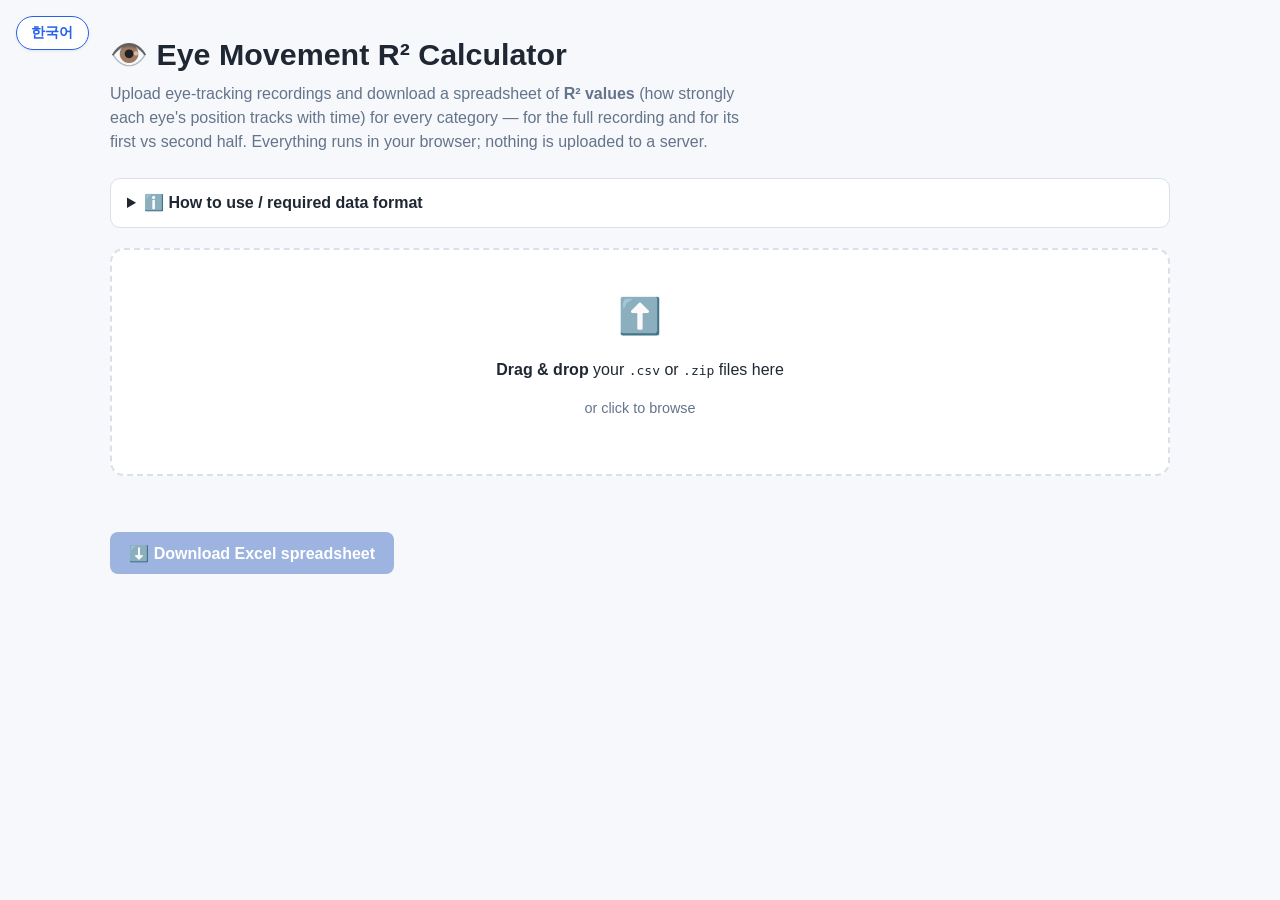
==== index.html @ 8b786539 "publish" ====
<!DOCTYPE html>
<html lang="en">
<head>
  <meta charset="UTF-8" />
  <meta name="viewport" content="width=device-width, initial-scale=1.0" />
  <title>Eye Movement R² Calculator</title>
  <!-- Bump ?v= on each deploy so browsers fetch the new file instead of a cached copy. -->
  <link rel="stylesheet" href="styles.css?v=1" />
</head>
<body>
  <button id="langToggle" class="lang-toggle" type="button">한국어</button>

  <main>
    <header>
      <h1 data-i18n="title">👁️ Eye Movement R² Calculator</h1>
      <p class="subtitle" data-i18n-html="subtitle">
        Upload eye-tracking recordings and download a spreadsheet of
        <strong>R² values</strong> for every category.
      </p>
    </header>

    <details class="info">
      <summary data-i18n="infoSummary">ℹ️ How to use / required data format</summary>
      <ol>
        <li data-i18n-html="step1">Your files must match the column format in this template:
          <a id="templateLink" href="#" target="_blank" rel="noopener">Example Google Sheet</a>.</li>
        <li data-i18n-html="step2">Each recording is a <code>.csv</code> with columns
          <code>Time(sec), LH, RH, LV, RV, TargetH, TargetV</code>.</li>
        <li data-i18n-html="step3">Upload the individual <code>.csv</code> files <strong>or</strong> a
          <code>.zip</code> containing them (one zip per patient works well).</li>
        <li data-i18n-html="step4">Horizontal categories use LH/RH; vertical categories use LV/RV.</li>
      </ol>
      <p class="warning" data-i18n-html="warning">
        ⚠️ The calculator will not work if the files are not in the correct format.
      </p>
    </details>

    <section id="dropZone" class="dropzone" tabindex="0">
      <input id="fileInput" type="file" accept=".csv,.zip" multiple hidden />
      <div class="dz-inner">
        <div class="dz-icon">⬆️</div>
        <p data-i18n-html="dropTitle"><strong>Drag &amp; drop</strong> your files here</p>
        <p class="dz-sub" data-i18n="dropSub">or click to browse</p>
      </div>
    </section>

    <div id="status" class="status"></div>
    <div id="warnings"></div>

    <div class="actions">
      <button id="downloadBtn" class="primary" disabled data-i18n="downloadBtn">
        ⬇️ Download Excel spreadsheet
      </button>
      <span id="redNote" class="red-note" style="display:none" data-i18n-html="redNote">
        🔴 Red columns are <strong>R-type</strong> categories.
      </span>
    </div>

    <h2 id="fullHeading" class="table-heading" style="display:none" data-i18n="fullHeading">
      Full recording
    </h2>
    <div id="fullResults" class="results"></div>

    <h2 id="halvesHeading" class="table-heading" style="display:none" data-i18n="halvesHeading">
      Upper vs lower half
    </h2>
    <div id="halvesResults" class="results"></div>
  </main>

  <!-- Local copies (offline use). If missing/blocked, fall back to a CDN. -->
  <script src="vendor/jszip.min.js"></script>
  <script>
    window.JSZip || document.write('<script src="https://cdnjs.cloudflare.com/ajax/libs/jszip/3.10.1/jszip.min.js"><\/script>');
  </script>
  <script src="vendor/exceljs.min.js"></script>
  <script>
    window.ExcelJS || document.write('<script src="https://cdnjs.cloudflare.com/ajax/libs/exceljs/4.4.0/exceljs.min.js"><\/script>');
  </script>
  <script src="app.js?v=1"></script>
</body>
</html>
---- styles.css ----
:root {
  --bg: #f6f8fb;
  --card: #ffffff;
  --border: #d9e0ea;
  --text: #1f2733;
  --muted: #64748b;
  --accent: #2563eb;
  --accent-hover: #1d4ed8;
  --red: #d00000;
  --ok: #15803d;
  --warn-bg: #fff7ed;
  --warn-border: #fdba74;
}

* { box-sizing: border-box; }

body {
  margin: 0;
  background: var(--bg);
  color: var(--text);
  font-family: -apple-system, BlinkMacSystemFont, "Segoe UI", Roboto,
    "Malgun Gothic", "맑은 고딕", sans-serif;
  line-height: 1.5;
}

main {
  max-width: 1100px;
  margin: 0 auto;
  padding: 2rem 1.25rem 4rem;
}

/* Language toggle (top-left) */
.lang-toggle {
  position: fixed;
  top: 1rem;
  left: 1rem;
  z-index: 10;
  background: var(--card);
  color: var(--accent);
  border: 1px solid var(--accent);
  border-radius: 999px;
  padding: .4rem .9rem;
  font-size: .9rem;
  font-weight: 600;
  cursor: pointer;
  box-shadow: 0 1px 3px rgba(0, 0, 0, .08);
  transition: background .15s, color .15s;
}
.lang-toggle:hover { background: var(--accent); color: #fff; }

@media (max-width: 720px) {
  header { padding-top: 2.5rem; }
}

h1 { margin: 0 0 .25rem; font-size: 1.9rem; }
.subtitle { color: var(--muted); margin: .25rem 0 1.5rem; max-width: 72ch; }

.table-heading {
  margin: 2rem 0 .25rem;
  font-size: 1.15rem;
  padding-top: 1rem;
  border-top: 2px solid var(--border);
}

/* Info panel */
.info {
  background: var(--card);
  border: 1px solid var(--border);
  border-radius: 10px;
  padding: .75rem 1rem;
  margin-bottom: 1.25rem;
}
.info summary { cursor: pointer; font-weight: 600; }
.info ol { margin: .75rem 0; padding-left: 1.25rem; }
.info code {
  background: #eef2f7;
  padding: .1rem .35rem;
  border-radius: 4px;
  font-size: .85em;
}
.warning {
  background: var(--warn-bg);
  border: 1px solid var(--warn-border);
  border-radius: 8px;
  padding: .6rem .8rem;
  margin: .5rem 0 0;
}

/* Drop zone */
.dropzone {
  background: var(--card);
  border: 2px dashed var(--border);
  border-radius: 14px;
  padding: 2.5rem 1rem;
  text-align: center;
  cursor: pointer;
  transition: border-color .15s, background .15s;
  outline: none;
}
.dropzone:hover, .dropzone:focus, .dropzone.hover {
  border-color: var(--accent);
  background: #f0f6ff;
}
.dz-icon { font-size: 2.2rem; }
.dz-sub { color: var(--muted); font-size: .9rem; margin-top: .25rem; }

/* Status + warnings */
.status { margin: 1.1rem 0 .25rem; min-height: 1.4rem; font-weight: 600; }
.status .ok { color: var(--ok); }
.status .error, .error { color: var(--red); }
.warn {
  background: var(--warn-bg);
  border: 1px solid var(--warn-border);
  border-radius: 8px;
  padding: .45rem .7rem;
  margin: .35rem 0;
  font-size: .9rem;
}

/* Actions */
.actions {
  display: flex;
  align-items: center;
  gap: 1rem;
  margin: 1rem 0;
  flex-wrap: wrap;
}
button.primary {
  background: var(--accent);
  color: #fff;
  border: none;
  border-radius: 8px;
  padding: .7rem 1.2rem;
  font-size: 1rem;
  font-weight: 600;
  cursor: pointer;
  transition: background .15s;
}
button.primary:hover:not(:disabled) { background: var(--accent-hover); }
button.primary:disabled { background: #9db4e0; cursor: not-allowed; }
.red-note { color: var(--muted); font-size: .9rem; }

/* Results tables */
.results { overflow-x: auto; margin-top: .5rem; }
table {
  border-collapse: collapse;
  width: 100%;
  background: var(--card);
  border-radius: 10px;
  overflow: hidden;
  font-size: .9rem;
}
th, td {
  border: 1px solid var(--border);
  padding: .45rem .6rem;
  text-align: right;
  white-space: nowrap;
}
th {
  background: #f2f5f9;
  position: sticky;
  top: 0;
  text-align: center;
}
td.patient { text-align: left; font-weight: 600; }
th:first-child, td:first-child, th:nth-child(2), td:nth-child(2) { text-align: left; }
.red { color: var(--red) !important; }
tbody tr:hover td { background: #f0f6ff; }
/* Divider between patient groups in the halves table */
tr.group-top td { border-top: 2px solid #b9c4d4; }
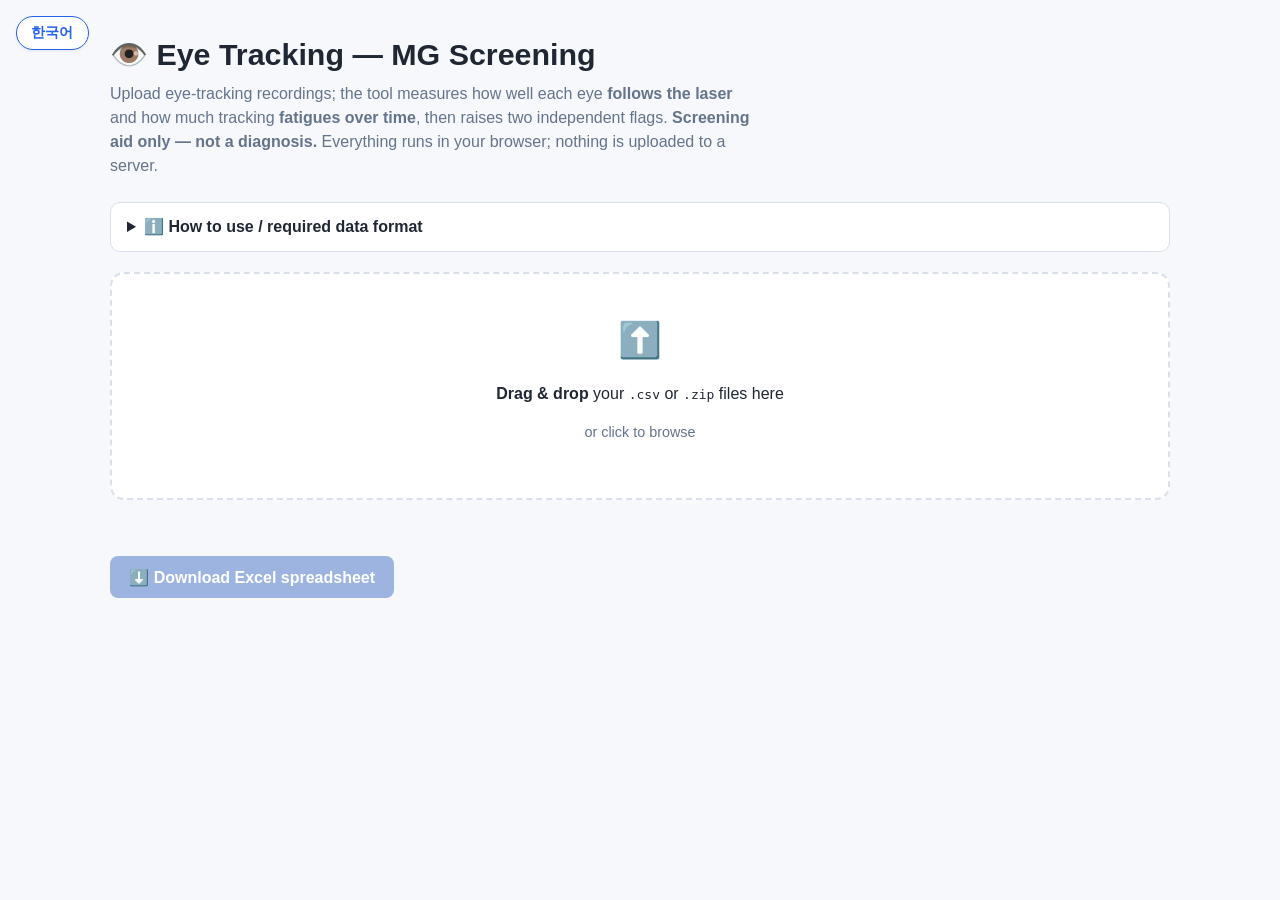
==== commit 08c8fa51: "AI_update(overhaul)" ====
--- a/index.html
+++ b/index.html
@@ -3,7 +3,7 @@
 <head>
   <meta charset="UTF-8" />
   <meta name="viewport" content="width=device-width, initial-scale=1.0" />
-  <title>Eye Movement R² Calculator</title>
+  <title>Eye Tracking — MG Screening</title>
   <!-- Bump ?v= on each deploy so browsers fetch the new file instead of a cached copy. -->
   <link rel="stylesheet" href="styles.css?v=1" />
 </head>
@@ -12,10 +12,10 @@
 
   <main>
     <header>
-      <h1 data-i18n="title">👁️ Eye Movement R² Calculator</h1>
+      <h1 data-i18n="title">👁️ Eye Tracking — MG Screening</h1>
       <p class="subtitle" data-i18n-html="subtitle">
-        Upload eye-tracking recordings and download a spreadsheet of
-        <strong>R² values</strong> for every category.
+        Upload eye-tracking recordings; the tool flags patients whose eyes fail to
+        follow the laser or fatigue over time. <strong>Screening aid only.</strong>
       </p>
     </header>
 
@@ -28,10 +28,10 @@
           <code>Time(sec), LH, RH, LV, RV, TargetH, TargetV</code>.</li>
         <li data-i18n-html="step3">Upload the individual <code>.csv</code> files <strong>or</strong> a
           <code>.zip</code> containing them (one zip per patient works well).</li>
-        <li data-i18n-html="step4">Horizontal categories use LH/RH; vertical categories use LV/RV.</li>
+        <li data-i18n-html="step4">Horizontal uses LH/RH vs TargetH; vertical uses LV/RV vs TargetV.</li>
       </ol>
       <p class="warning" data-i18n-html="warning">
-        ⚠️ The calculator will not work if the files are not in the correct format.
+        ⚠️ Needs valid Target (laser) columns. Screening signal, not a diagnosis.
       </p>
     </details>
 
@@ -51,20 +51,13 @@
       <button id="downloadBtn" class="primary" disabled data-i18n="downloadBtn">
         ⬇️ Download Excel spreadsheet
       </button>
-      <span id="redNote" class="red-note" style="display:none" data-i18n-html="redNote">
-        🔴 Red columns are <strong>R-type</strong> categories.
-      </span>
     </div>
 
-    <h2 id="fullHeading" class="table-heading" style="display:none" data-i18n="fullHeading">
-      Full recording
+    <h2 id="resultsHeading" class="table-heading" style="display:none" data-i18n="resultsHeading">
+      Screening results
     </h2>
-    <div id="fullResults" class="results"></div>
-
-    <h2 id="halvesHeading" class="table-heading" style="display:none" data-i18n="halvesHeading">
-      Upper vs lower half
-    </h2>
-    <div id="halvesResults" class="results"></div>
+    <p id="legend" class="legend" style="display:none" data-i18n-html="legend"></p>
+    <div id="results" class="results"></div>
   </main>
 
   <!-- Local copies (offline use). If missing/blocked, fall back to a CDN. -->
--- a/styles.css
+++ b/styles.css
@@ -23,148 +23,78 @@
   line-height: 1.5;
 }
 
-main {
-  max-width: 1100px;
-  margin: 0 auto;
-  padding: 2rem 1.25rem 4rem;
-}
+main { max-width: 1100px; margin: 0 auto; padding: 2rem 1.25rem 4rem; }
 
-/* Language toggle (top-left) */
 .lang-toggle {
-  position: fixed;
-  top: 1rem;
-  left: 1rem;
-  z-index: 10;
-  background: var(--card);
-  color: var(--accent);
-  border: 1px solid var(--accent);
-  border-radius: 999px;
-  padding: .4rem .9rem;
-  font-size: .9rem;
-  font-weight: 600;
-  cursor: pointer;
-  box-shadow: 0 1px 3px rgba(0, 0, 0, .08);
-  transition: background .15s, color .15s;
+  position: fixed; top: 1rem; left: 1rem; z-index: 10;
+  background: var(--card); color: var(--accent);
+  border: 1px solid var(--accent); border-radius: 999px;
+  padding: .4rem .9rem; font-size: .9rem; font-weight: 600; cursor: pointer;
+  box-shadow: 0 1px 3px rgba(0, 0, 0, .08); transition: background .15s, color .15s;
 }
 .lang-toggle:hover { background: var(--accent); color: #fff; }
-
-@media (max-width: 720px) {
-  header { padding-top: 2.5rem; }
-}
+@media (max-width: 720px) { header { padding-top: 2.5rem; } }
 
 h1 { margin: 0 0 .25rem; font-size: 1.9rem; }
 .subtitle { color: var(--muted); margin: .25rem 0 1.5rem; max-width: 72ch; }
 
 .table-heading {
-  margin: 2rem 0 .25rem;
-  font-size: 1.15rem;
-  padding-top: 1rem;
-  border-top: 2px solid var(--border);
+  margin: 2rem 0 .25rem; font-size: 1.15rem;
+  padding-top: 1rem; border-top: 2px solid var(--border);
 }
+.legend { color: var(--muted); font-size: .9rem; margin: .25rem 0 .5rem; }
 
-/* Info panel */
 .info {
-  background: var(--card);
-  border: 1px solid var(--border);
-  border-radius: 10px;
-  padding: .75rem 1rem;
-  margin-bottom: 1.25rem;
+  background: var(--card); border: 1px solid var(--border);
+  border-radius: 10px; padding: .75rem 1rem; margin-bottom: 1.25rem;
 }
 .info summary { cursor: pointer; font-weight: 600; }
 .info ol { margin: .75rem 0; padding-left: 1.25rem; }
-.info code {
-  background: #eef2f7;
-  padding: .1rem .35rem;
-  border-radius: 4px;
-  font-size: .85em;
-}
+.info code { background: #eef2f7; padding: .1rem .35rem; border-radius: 4px; font-size: .85em; }
 .warning {
-  background: var(--warn-bg);
-  border: 1px solid var(--warn-border);
-  border-radius: 8px;
-  padding: .6rem .8rem;
-  margin: .5rem 0 0;
+  background: var(--warn-bg); border: 1px solid var(--warn-border);
+  border-radius: 8px; padding: .6rem .8rem; margin: .5rem 0 0;
 }
 
-/* Drop zone */
 .dropzone {
-  background: var(--card);
-  border: 2px dashed var(--border);
-  border-radius: 14px;
-  padding: 2.5rem 1rem;
-  text-align: center;
-  cursor: pointer;
-  transition: border-color .15s, background .15s;
-  outline: none;
+  background: var(--card); border: 2px dashed var(--border); border-radius: 14px;
+  padding: 2.5rem 1rem; text-align: center; cursor: pointer;
+  transition: border-color .15s, background .15s; outline: none;
 }
-.dropzone:hover, .dropzone:focus, .dropzone.hover {
-  border-color: var(--accent);
-  background: #f0f6ff;
-}
+.dropzone:hover, .dropzone:focus, .dropzone.hover { border-color: var(--accent); background: #f0f6ff; }
 .dz-icon { font-size: 2.2rem; }
 .dz-sub { color: var(--muted); font-size: .9rem; margin-top: .25rem; }
 
-/* Status + warnings */
 .status { margin: 1.1rem 0 .25rem; min-height: 1.4rem; font-weight: 600; }
 .status .ok { color: var(--ok); }
 .status .error, .error { color: var(--red); }
 .warn {
-  background: var(--warn-bg);
-  border: 1px solid var(--warn-border);
-  border-radius: 8px;
-  padding: .45rem .7rem;
-  margin: .35rem 0;
-  font-size: .9rem;
+  background: var(--warn-bg); border: 1px solid var(--warn-border);
+  border-radius: 8px; padding: .45rem .7rem; margin: .35rem 0; font-size: .9rem;
 }
 
-/* Actions */
-.actions {
-  display: flex;
-  align-items: center;
-  gap: 1rem;
-  margin: 1rem 0;
-  flex-wrap: wrap;
-}
+.actions { display: flex; align-items: center; gap: 1rem; margin: 1rem 0; flex-wrap: wrap; }
 button.primary {
-  background: var(--accent);
-  color: #fff;
-  border: none;
-  border-radius: 8px;
-  padding: .7rem 1.2rem;
-  font-size: 1rem;
-  font-weight: 600;
-  cursor: pointer;
-  transition: background .15s;
+  background: var(--accent); color: #fff; border: none; border-radius: 8px;
+  padding: .7rem 1.2rem; font-size: 1rem; font-weight: 600; cursor: pointer; transition: background .15s;
 }
 button.primary:hover:not(:disabled) { background: var(--accent-hover); }
 button.primary:disabled { background: #9db4e0; cursor: not-allowed; }
-.red-note { color: var(--muted); font-size: .9rem; }
 
-/* Results tables */
 .results { overflow-x: auto; margin-top: .5rem; }
 table {
-  border-collapse: collapse;
-  width: 100%;
-  background: var(--card);
-  border-radius: 10px;
-  overflow: hidden;
-  font-size: .9rem;
+  border-collapse: collapse; width: 100%; background: var(--card);
+  border-radius: 10px; overflow: hidden; font-size: .9rem;
 }
-th, td {
-  border: 1px solid var(--border);
-  padding: .45rem .6rem;
-  text-align: right;
-  white-space: nowrap;
-}
-th {
-  background: #f2f5f9;
-  position: sticky;
-  top: 0;
-  text-align: center;
-}
+th, td { border: 1px solid var(--border); padding: .45rem .6rem; text-align: right; white-space: nowrap; }
+th { background: #f2f5f9; position: sticky; top: 0; text-align: center; }
 td.patient { text-align: left; font-weight: 600; }
-th:first-child, td:first-child, th:nth-child(2), td:nth-child(2) { text-align: left; }
-.red { color: var(--red) !important; }
+th:first-child, td:first-child { text-align: left; }
 tbody tr:hover td { background: #f0f6ff; }
-/* Divider between patient groups in the halves table */
-tr.group-top td { border-top: 2px solid #b9c4d4; }
+
+/* Verdict cells */
+td.verdict { text-align: center; font-weight: 700; }
+.v-high { background: #fdecec; color: #b30000; }
+.v-mid  { background: #fff3e0; color: #b45309; }
+.v-low  { background: #e9f6e9; color: #15803d; }
+.v-none { background: #ededed; color: #64748b; font-weight: 600; }
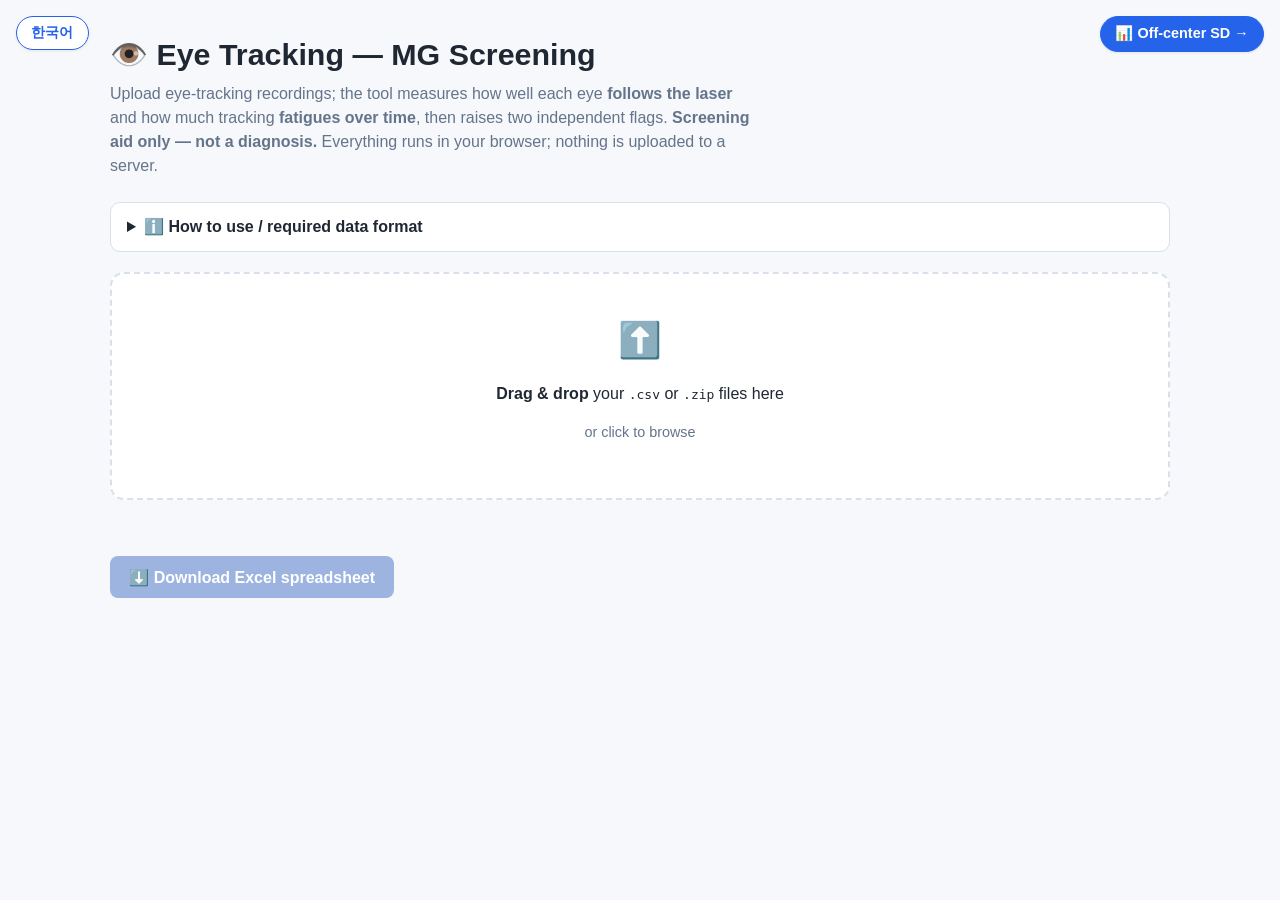
==== commit d992be68: "SDupdate" ====
--- a/index.html
+++ b/index.html
@@ -5,10 +5,11 @@
   <meta name="viewport" content="width=device-width, initial-scale=1.0" />
   <title>Eye Tracking — MG Screening</title>
   <!-- Bump ?v= on each deploy so browsers fetch the new file instead of a cached copy. -->
-  <link rel="stylesheet" href="styles.css?v=1" />
+  <link rel="stylesheet" href="styles.css?v=3" />
 </head>
 <body>
   <button id="langToggle" class="lang-toggle" type="button">한국어</button>
+  <a id="navLink" class="nav-link" href="offcenter.html" data-i18n="navLabel">📊 Off-center R² →</a>
 
   <main>
     <header>
@@ -58,6 +59,12 @@
     </h2>
     <p id="legend" class="legend" style="display:none" data-i18n-html="legend"></p>
     <div id="results" class="results"></div>
+
+    <button id="sdToggle" class="toggle-btn" type="button" style="display:none">▼ Show off-center SD table</button>
+    <h2 id="sdHeading" class="table-heading" style="display:none" data-i18n="sdTableHeading">
+      Off-center SD
+    </h2>
+    <div id="sdResults" class="results" style="display:none"></div>
   </main>
 
   <!-- Local copies (offline use). If missing/blocked, fall back to a CDN. -->
@@ -69,6 +76,6 @@
   <script>
     window.ExcelJS || document.write('<script src="https://cdnjs.cloudflare.com/ajax/libs/exceljs/4.4.0/exceljs.min.js"><\/script>');
   </script>
-  <script src="app.js?v=1"></script>
+  <script src="app.js?v=4"></script>
 </body>
 </html>
--- a/styles.css
+++ b/styles.css
@@ -33,7 +33,20 @@
   box-shadow: 0 1px 3px rgba(0, 0, 0, .08); transition: background .15s, color .15s;
 }
 .lang-toggle:hover { background: var(--accent); color: #fff; }
-@media (max-width: 720px) { header { padding-top: 2.5rem; } }
+
+/* Nav link to the other page (top-right) */
+.nav-link {
+  position: fixed; top: 1rem; right: 1rem; z-index: 10;
+  background: var(--accent); color: #fff; border: 1px solid var(--accent);
+  border-radius: 999px; padding: .4rem .9rem; font-size: .9rem; font-weight: 600;
+  text-decoration: none; box-shadow: 0 1px 3px rgba(0, 0, 0, .08); transition: background .15s;
+}
+.nav-link:hover { background: var(--accent-hover); }
+
+@media (max-width: 720px) {
+  header { padding-top: 3.5rem; }
+  .nav-link { font-size: .8rem; padding: .35rem .7rem; }
+}
 
 h1 { margin: 0 0 .25rem; font-size: 1.9rem; }
 .subtitle { color: var(--muted); margin: .25rem 0 1.5rem; max-width: 72ch; }
@@ -81,6 +94,23 @@
 button.primary:hover:not(:disabled) { background: var(--accent-hover); }
 button.primary:disabled { background: #9db4e0; cursor: not-allowed; }
 
+/* Toggle button for the off-center SD detail table */
+.toggle-btn {
+  margin-top: 1.5rem;
+  background: var(--card);
+  color: var(--accent);
+  border: 1px solid var(--accent);
+  border-radius: 8px;
+  padding: .5rem 1rem;
+  font-size: .9rem;
+  font-weight: 600;
+  cursor: pointer;
+  transition: background .15s, color .15s;
+}
+.toggle-btn:hover { background: var(--accent); color: #fff; }
+/* Highlight a checked SD-flag cell */
+td.sd-flag { background: #fdecec; color: #b30000; font-weight: 700; }
+
 .results { overflow-x: auto; margin-top: .5rem; }
 table {
   border-collapse: collapse; width: 100%; background: var(--card);
@@ -91,6 +121,9 @@
 td.patient { text-align: left; font-weight: 600; }
 th:first-child, td:first-child { text-align: left; }
 tbody tr:hover td { background: #f0f6ff; }
+.red { color: var(--red) !important; }
+/* Divider between patient groups in the off-center table */
+tr.group-top td { border-top: 2px solid #b9c4d4; }
 
 /* Verdict cells */
 td.verdict { text-align: center; font-weight: 700; }
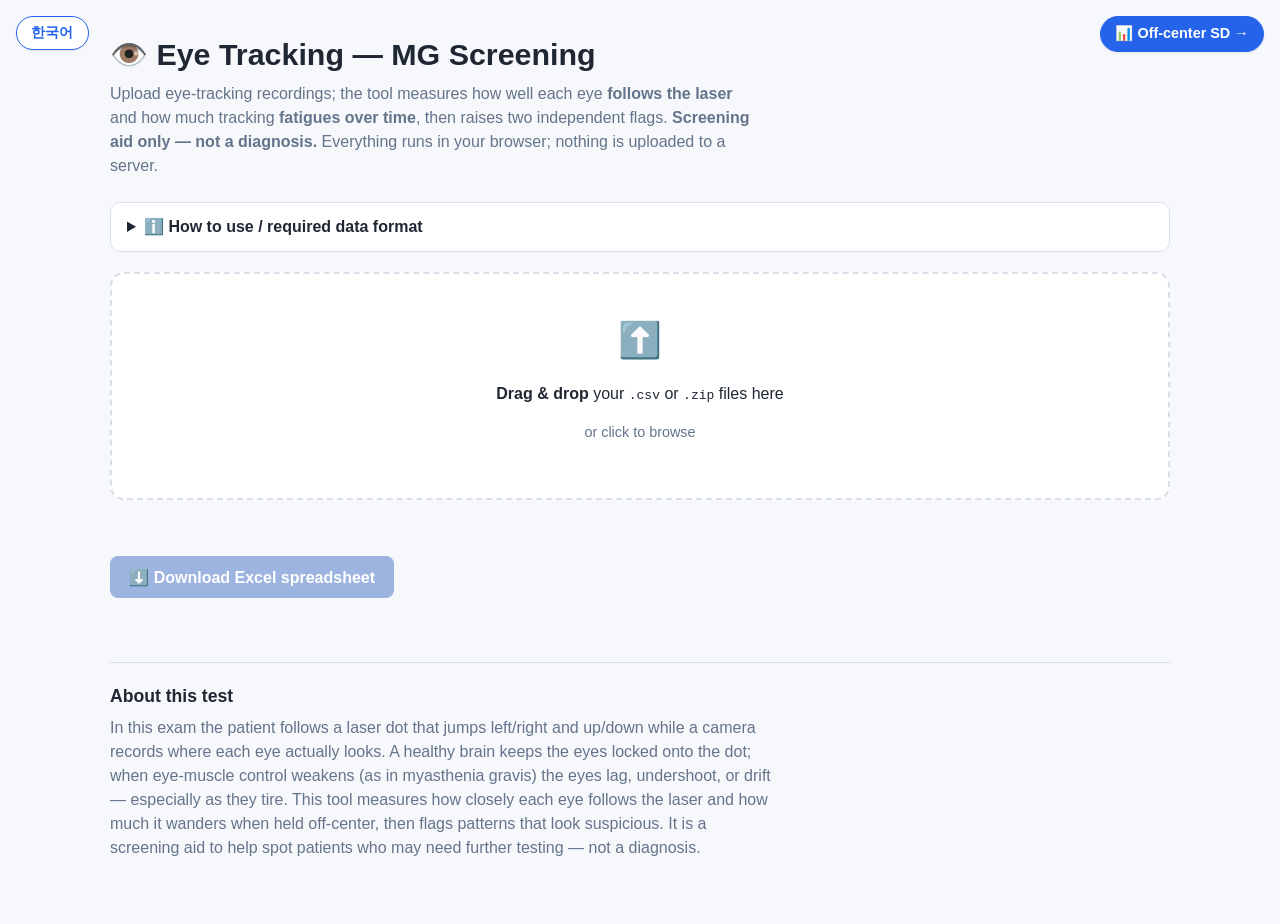
==== commit e01a3e63: "overhaul_no_track" ====
--- a/index.html
+++ b/index.html
@@ -5,7 +5,7 @@
   <meta name="viewport" content="width=device-width, initial-scale=1.0" />
   <title>Eye Tracking — MG Screening</title>
   <!-- Bump ?v= on each deploy so browsers fetch the new file instead of a cached copy. -->
-  <link rel="stylesheet" href="styles.css?v=3" />
+  <link rel="stylesheet" href="styles.css?v=4" />
 </head>
 <body>
   <button id="langToggle" class="lang-toggle" type="button">한국어</button>
@@ -65,6 +65,13 @@
       Off-center SD
     </h2>
     <div id="sdResults" class="results" style="display:none"></div>
+
+    <footer class="context">
+      <h2 data-i18n="contextHeading">About this test</h2>
+      <p data-i18n-html="contextText">
+        The patient follows a laser dot; this tool measures how well each eye tracks it.
+      </p>
+    </footer>
   </main>
 
   <!-- Local copies (offline use). If missing/blocked, fall back to a CDN. -->
@@ -76,6 +83,6 @@
   <script>
     window.ExcelJS || document.write('<script src="https://cdnjs.cloudflare.com/ajax/libs/exceljs/4.4.0/exceljs.min.js"><\/script>');
   </script>
-  <script src="app.js?v=4"></script>
+  <script src="app.js?v=5"></script>
 </body>
 </html>
--- a/styles.css
+++ b/styles.css
@@ -111,6 +111,16 @@
 /* Highlight a checked SD-flag cell */
 td.sd-flag { background: #fdecec; color: #b30000; font-weight: 700; }
 
+/* Context / about section at the bottom */
+.context {
+  margin-top: 3rem;
+  padding-top: 1.25rem;
+  border-top: 1px solid var(--border);
+  color: var(--muted);
+}
+.context h2 { font-size: 1.1rem; margin: 0 0 .4rem; color: var(--text); }
+.context p { margin: 0; max-width: 75ch; }
+
 .results { overflow-x: auto; margin-top: .5rem; }
 table {
   border-collapse: collapse; width: 100%; background: var(--card);
